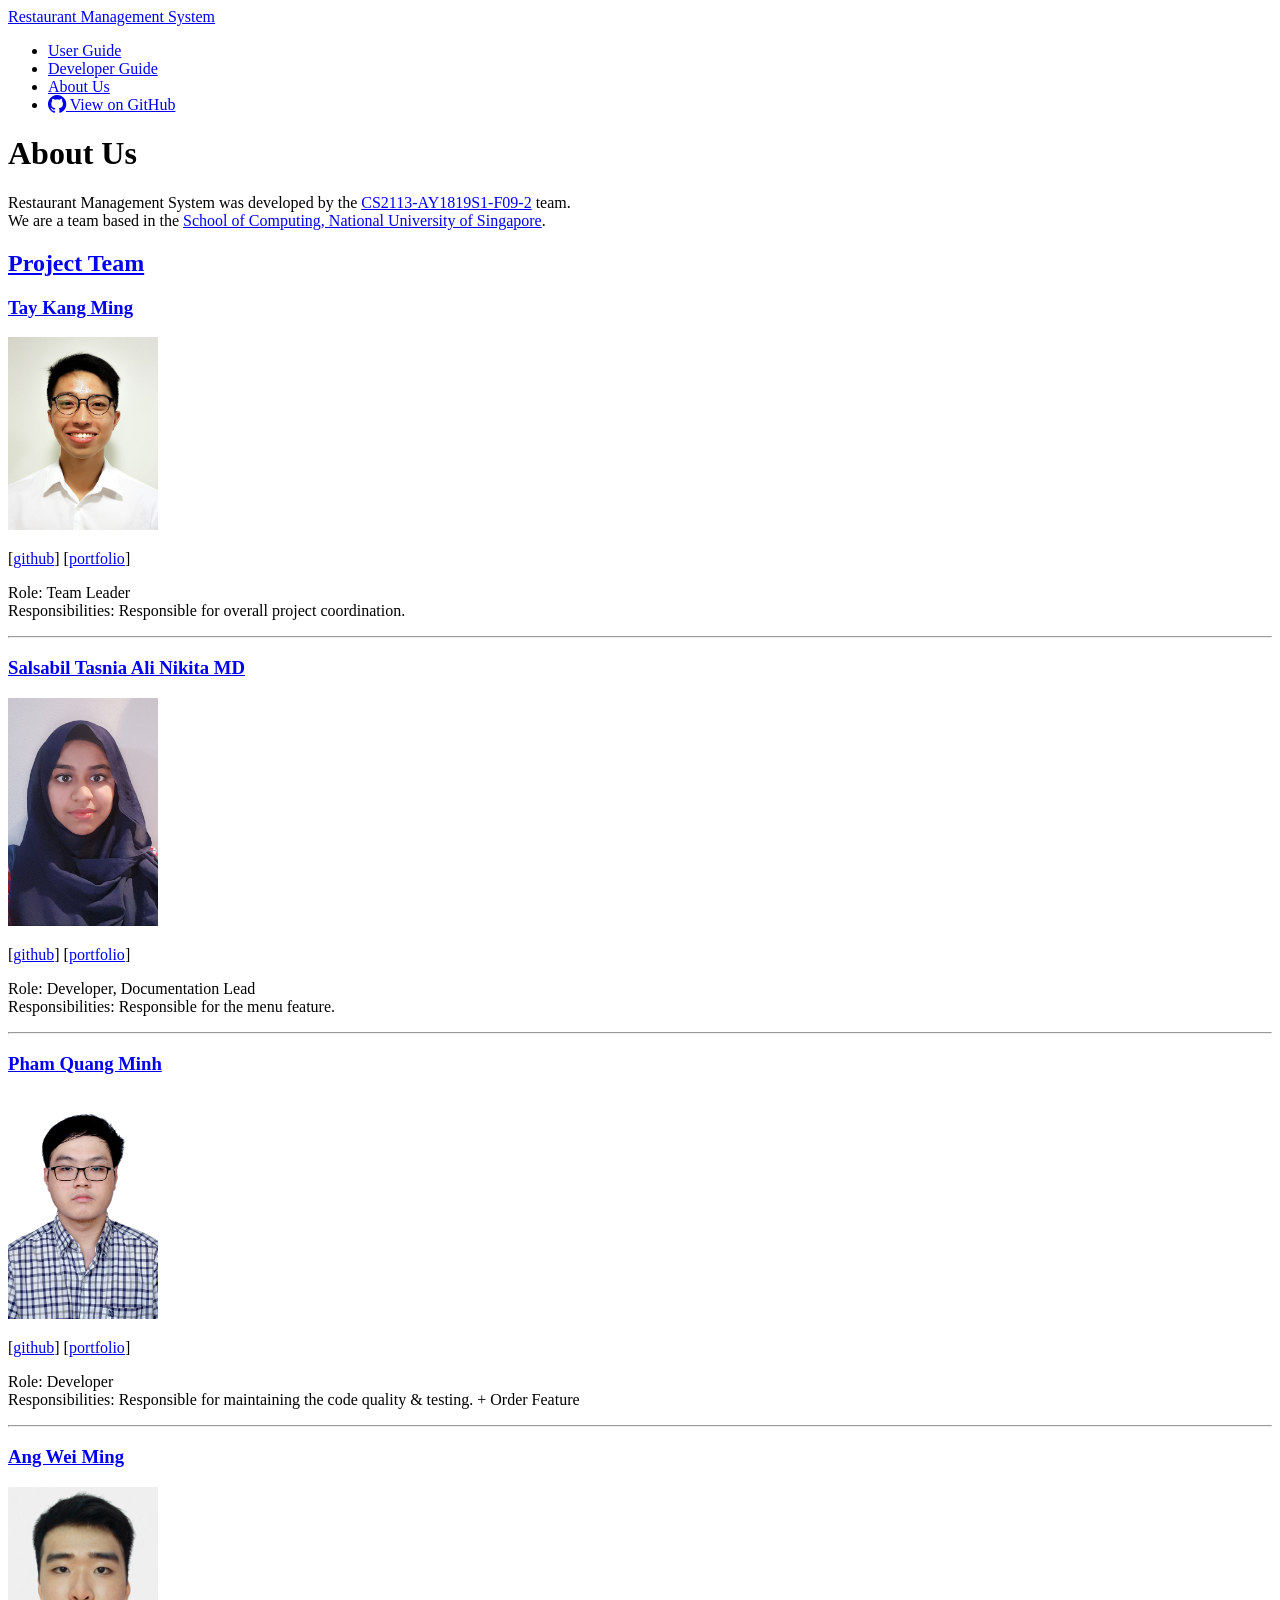
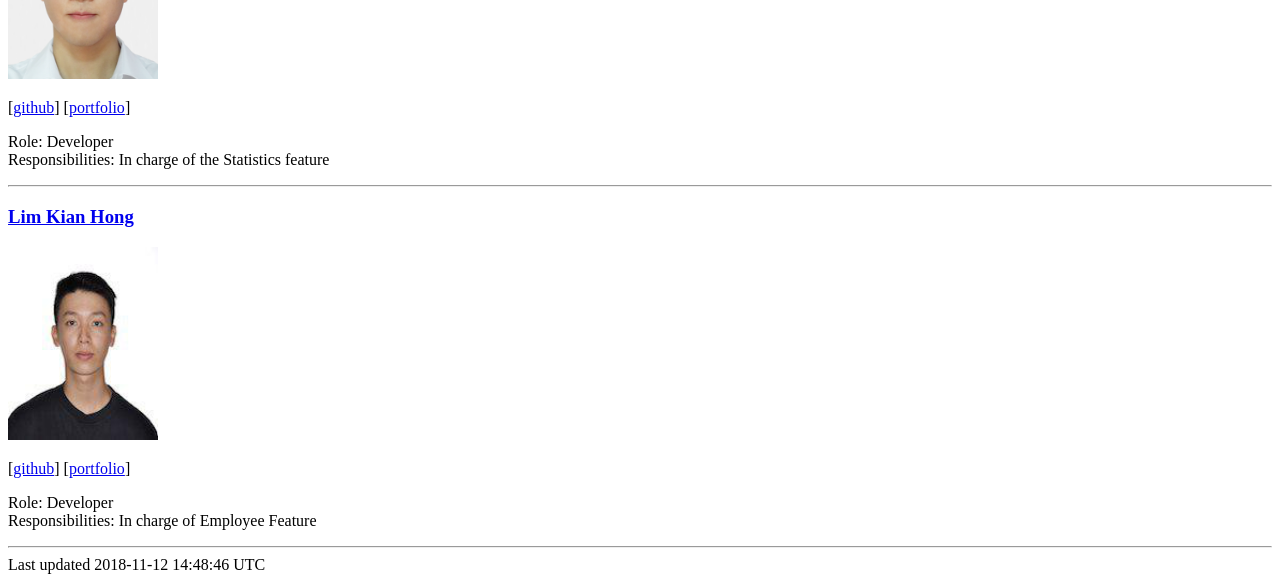
==== AboutUs.html @ bad308d5 "Rebuild pages at d56adf37d9f5ac47af8e8bd9869cb94440ae70ac" ====
<!DOCTYPE html><html lang="en"><head><meta charset="UTF-8"><!--[if IE]><meta http-equiv="X-UA-Compatible" content="IE=edge"><![endif]--><meta name="viewport" content="width=device-width, initial-scale=1.0"><meta name="generator" content="Asciidoctor 1.5.6.1"><title>About Us</title><link rel="stylesheet" href="stylesheets/gh-pages.css">
<link rel="stylesheet" href="https://cdnjs.cloudflare.com/ajax/libs/font-awesome/4.5.0/css/font-awesome.min.css">
<link rel="stylesheet" href="stylesheets/coderay-asciidoctor.css"></head><body class="article"><div id="site-header"><nav class="navbar navbar-light bg-light"><div class="container"><a class="navbar-brand" href="index.html">Restaurant Management System</a><ul class="navbar-nav"><li class="nav-item"><a class="nav-link" href="UserGuide.html">User Guide</a></li><li class="nav-item"><a class="nav-link" href="DeveloperGuide.html">Developer Guide</a></li><li class="nav-item"><a class="nav-link active" href="AboutUs.html">About Us</a></li><li class="navitem"><a class="nav-link" href="https://github.com/CS2113-AY1819S1-F09-2/main"><span class="fa fa-github fa-lg" aria-hidden="true"></span>&nbsp;View on GitHub</a></li></ul></div></nav></div><div id="header"><h1>About Us</h1></div><div id="content"><div id="preamble">
<div class="sectionbody">
<div class="paragraph">
<p>Restaurant Management System was developed by the <a href="https://github.com/CS2113-AY1819S1-F09-2/main">CS2113-AY1819S1-F09-2</a> team.<br>
We are a team based in the <a href="http://www.comp.nus.edu.sg">School of Computing, National University of Singapore</a>.</p>
</div>
</div>
</div>
<div class="sect1">
<h2 id="project-team"><a class="link" href="#project-team">Project Team</a></h2>
<div class="sectionbody">
<div class="sect2">
<h3 id="tay-kang-ming"><a class="link" href="#tay-kang-ming">Tay Kang Ming</a></h3>
<div class="imageblock" style="text-align: left">
<div class="content">
<img src="images/kangmingtay.png" alt="kangmingtay" width="150">
</div>
</div>
<div class="paragraph">
<p> [<a href="https://github.com/kangmingtay">github</a>] [<a href="team/kangmingtay.html">portfolio</a>]</p>
</div>
<div class="paragraph">
<p>Role: Team Leader<br>
Responsibilities: Responsible for overall project coordination.</p>
</div>
<hr>
</div>
<div class="sect2">
<h3 id="salsabil-tasnia-ali-nikita-md"><a class="link" href="#salsabil-tasnia-ali-nikita-md">Salsabil Tasnia Ali Nikita MD</a></h3>
<div class="imageblock" style="text-align: left">
<div class="content">
<img src="images/salsabiltasnia.png" alt="salsabiltasnia" width="150">
</div>
</div>
<div class="paragraph">
<p>[<a href="https://github.com/SalsabilTasnia">github</a>] [<a href="team/salsabiltasnia.html">portfolio</a>]</p>
</div>
<div class="paragraph">
<p>Role: Developer, Documentation Lead<br>
Responsibilities: Responsible for the menu feature.</p>
</div>
<hr>
</div>
<div class="sect2">
<h3 id="pham-quang-minh"><a class="link" href="#pham-quang-minh">Pham Quang Minh</a></h3>
<div class="imageblock" style="text-align: left">
<div class="content">
<img src="images/px1099.png" alt="px1099" width="150">
</div>
</div>
<div class="paragraph">
<p>[<a href="https://github.com/px1099">github</a>] [<a href="team/px1099.html">portfolio</a>]</p>
</div>
<div class="paragraph">
<p>Role: Developer<br>
Responsibilities: Responsible for maintaining the code quality &amp; testing. + Order Feature</p>
</div>
<hr>
</div>
<div class="sect2">
<h3 id="ang-wei-ming"><a class="link" href="#ang-wei-ming">Ang Wei Ming</a></h3>
<div class="imageblock" style="text-align: left">
<div class="content">
<img src="images/angwm.png" alt="angwm" width="150">
</div>
</div>
<div class="paragraph">
<p>[<a href="https://github.com/AngWM">github</a>] [<a href="team/angwm.html">portfolio</a>]</p>
</div>
<div class="paragraph">
<p>Role: Developer<br>
Responsibilities: In charge of the Statistics feature</p>
</div>
<hr>
</div>
<div class="sect2">
<h3 id="lim-kian-hong"><a class="link" href="#lim-kian-hong">Lim Kian Hong</a></h3>
<div class="imageblock" style="text-align: left">
<div class="content">
<img src="images/kianhong95.png" alt="kianhong95" width="150">
</div>
</div>
<div class="paragraph">
<p>[<a href="https://github.com/kianhong95">github</a>] [<a href="team/kianhong95.html">portfolio</a>]</p>
</div>
<div class="paragraph">
<p>Role: Developer<br>
Responsibilities: In charge of Employee Feature</p>
</div>
<hr>
</div>
</div>
</div></div><div id="footer"><div class="container"><div id="footer-text">Last updated 2018-11-12 14:48:46 UTC</div></div></div></body></html>
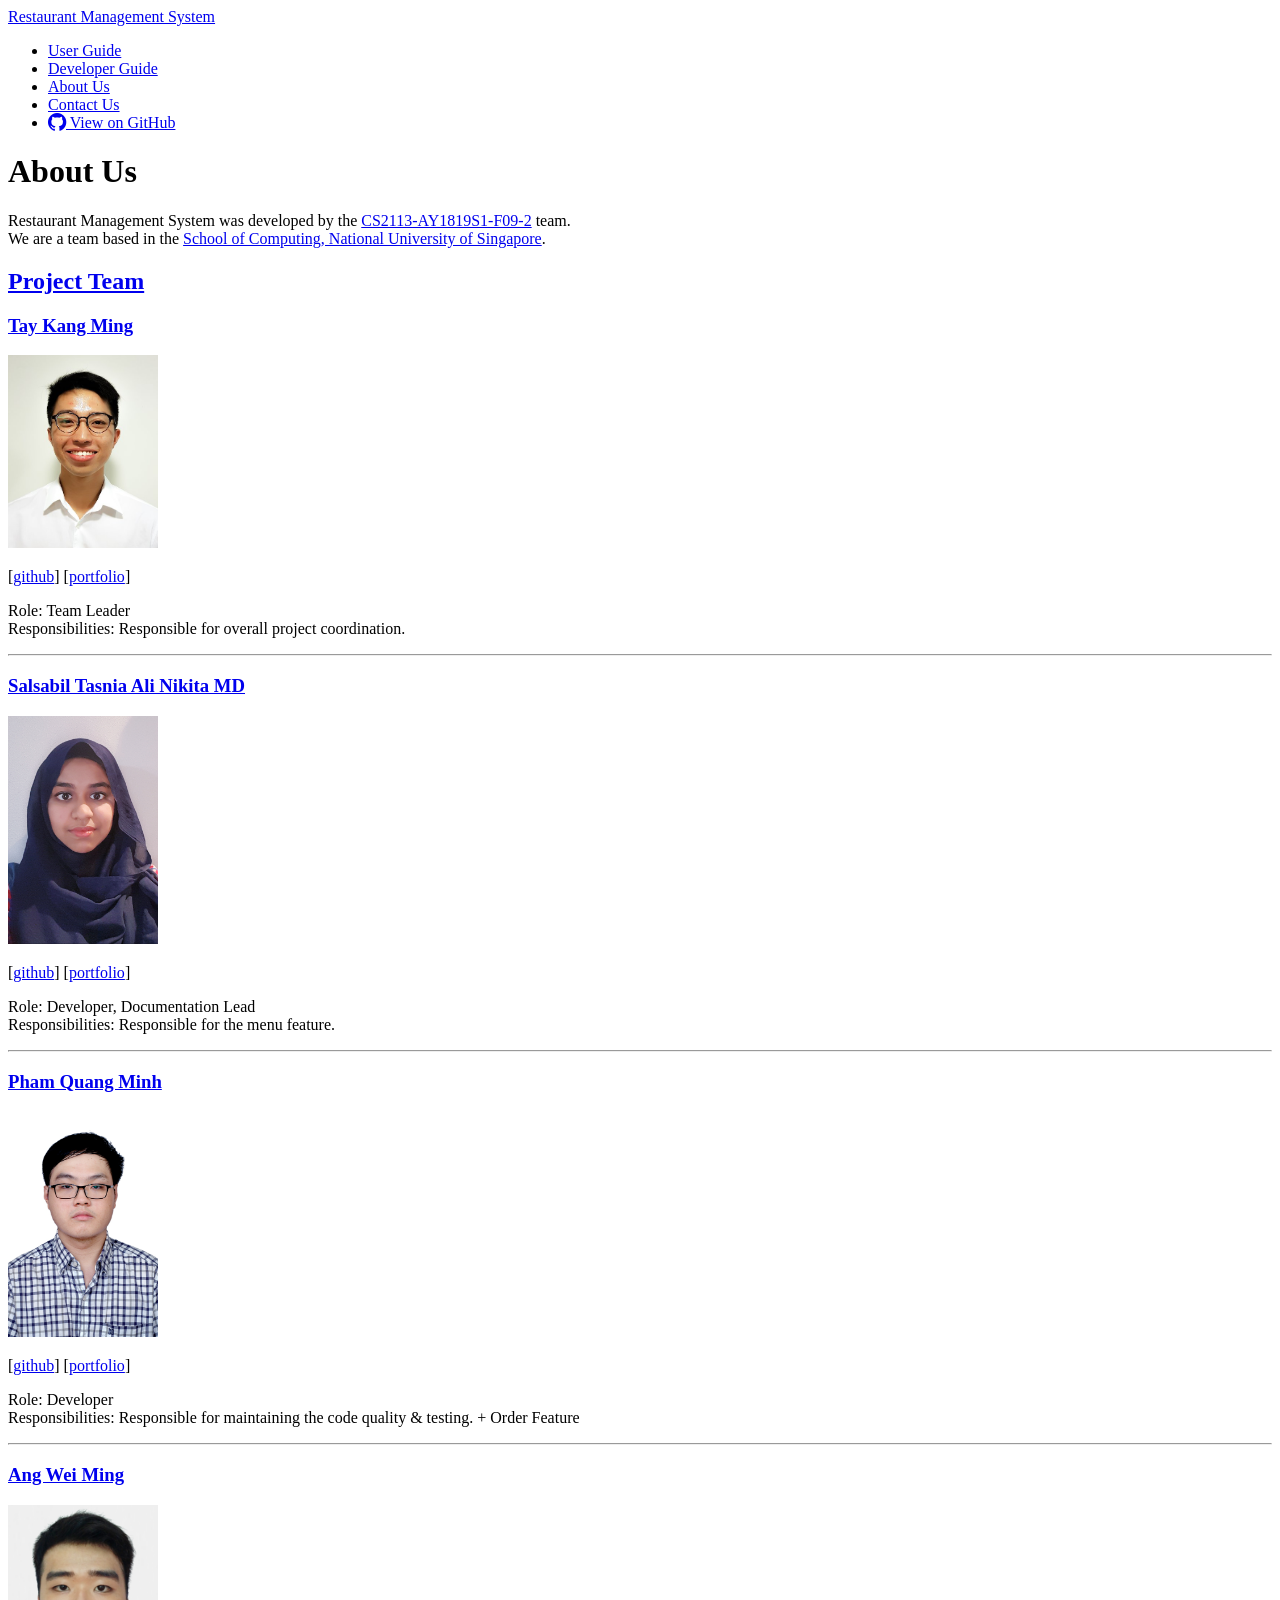
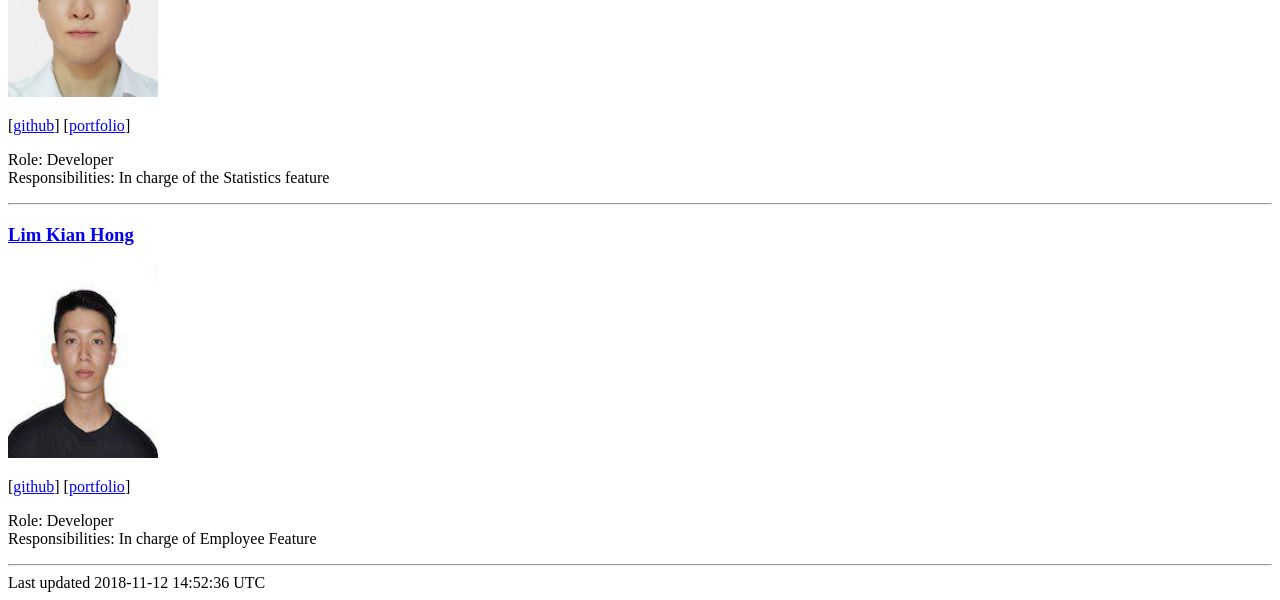
==== commit 9712bd6c: "Rebuild pages at 1cb2d5ade3df6acd0b8f09601f37fab5a300fcf9" ====
--- a/AboutUs.html
+++ b/AboutUs.html
@@ -1,6 +1,6 @@
 <!DOCTYPE html><html lang="en"><head><meta charset="UTF-8"><!--[if IE]><meta http-equiv="X-UA-Compatible" content="IE=edge"><![endif]--><meta name="viewport" content="width=device-width, initial-scale=1.0"><meta name="generator" content="Asciidoctor 1.5.6.1"><title>About Us</title><link rel="stylesheet" href="stylesheets/gh-pages.css">
 <link rel="stylesheet" href="https://cdnjs.cloudflare.com/ajax/libs/font-awesome/4.5.0/css/font-awesome.min.css">
-<link rel="stylesheet" href="stylesheets/coderay-asciidoctor.css"></head><body class="article"><div id="site-header"><nav class="navbar navbar-light bg-light"><div class="container"><a class="navbar-brand" href="index.html">Restaurant Management System</a><ul class="navbar-nav"><li class="nav-item"><a class="nav-link" href="UserGuide.html">User Guide</a></li><li class="nav-item"><a class="nav-link" href="DeveloperGuide.html">Developer Guide</a></li><li class="nav-item"><a class="nav-link active" href="AboutUs.html">About Us</a></li><li class="navitem"><a class="nav-link" href="https://github.com/CS2113-AY1819S1-F09-2/main"><span class="fa fa-github fa-lg" aria-hidden="true"></span>&nbsp;View on GitHub</a></li></ul></div></nav></div><div id="header"><h1>About Us</h1></div><div id="content"><div id="preamble">
+<link rel="stylesheet" href="stylesheets/coderay-asciidoctor.css"></head><body class="article"><div id="site-header"><nav class="navbar navbar-light bg-light"><div class="container"><a class="navbar-brand" href="index.html">Restaurant Management System</a><ul class="navbar-nav"><li class="nav-item"><a class="nav-link" href="UserGuide.html">User Guide</a></li><li class="nav-item"><a class="nav-link" href="DeveloperGuide.html">Developer Guide</a></li><li class="nav-item"><a class="nav-link active" href="AboutUs.html">About Us</a></li><li class="nav-item"><a class="nav-link" href="ContactUs.html">Contact Us</a></li><li class="navitem"><a class="nav-link" href="https://github.com/CS2113-AY1819S1-F09-2/main"><span class="fa fa-github fa-lg" aria-hidden="true"></span>&nbsp;View on GitHub</a></li></ul></div></nav></div><div id="header"><h1>About Us</h1></div><div id="content"><div id="preamble">
 <div class="sectionbody">
 <div class="paragraph">
 <p>Restaurant Management System was developed by the <a href="https://github.com/CS2113-AY1819S1-F09-2/main">CS2113-AY1819S1-F09-2</a> team.<br>
@@ -92,4 +92,4 @@
 <hr>
 </div>
 </div>
-</div></div><div id="footer"><div class="container"><div id="footer-text">Last updated 2018-11-12 14:48:46 UTC</div></div></div></body></html>+</div></div><div id="footer"><div class="container"><div id="footer-text">Last updated 2018-11-12 14:52:36 UTC</div></div></div></body></html>
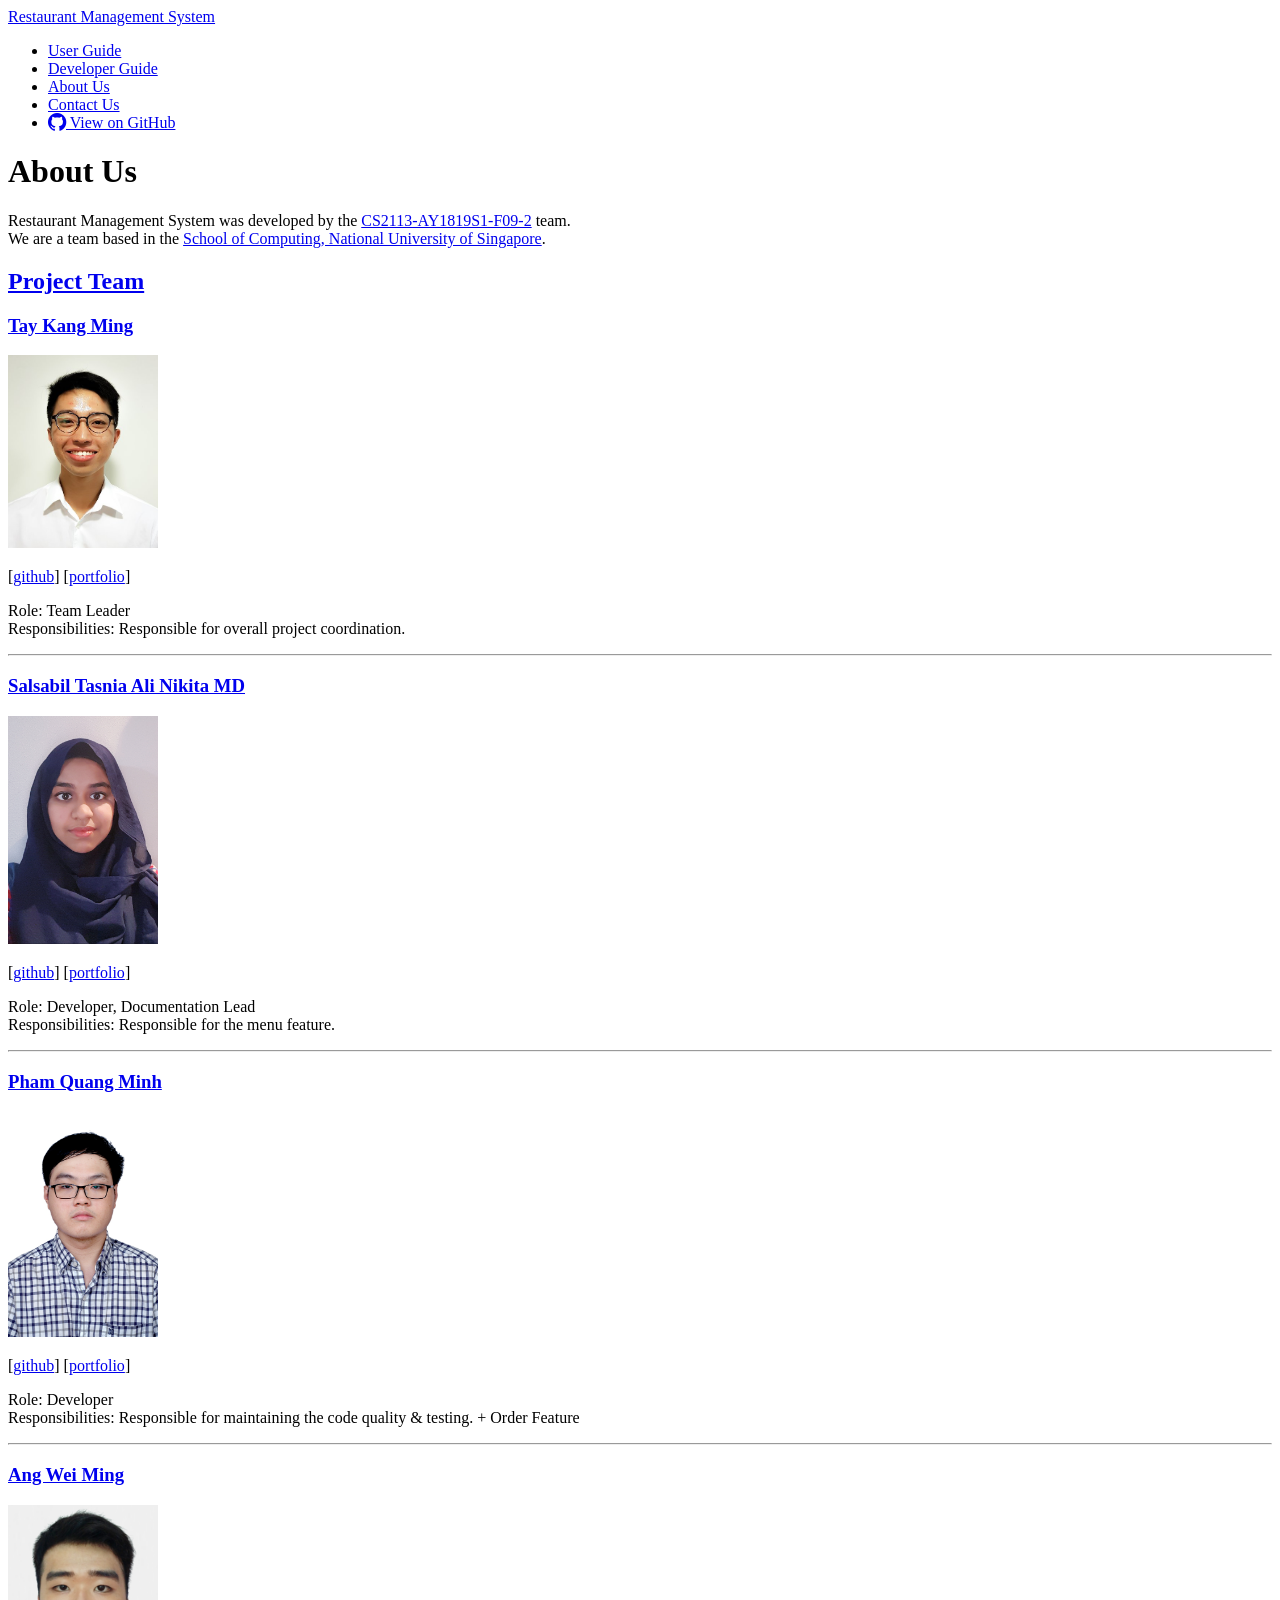
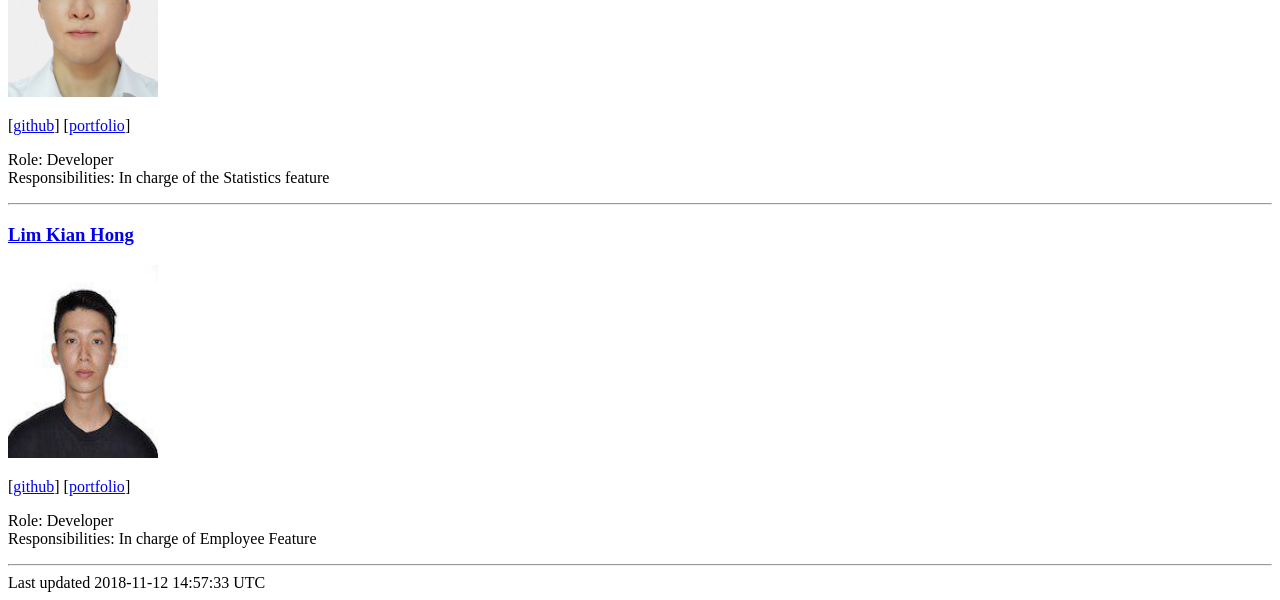
==== commit d84332bb: "Rebuild pages at 1afbfba13cfcd1c9b7b403f827d660e79a55ac9e" ====
--- a/AboutUs.html
+++ b/AboutUs.html
@@ -92,4 +92,4 @@
 <hr>
 </div>
 </div>
-</div></div><div id="footer"><div class="container"><div id="footer-text">Last updated 2018-11-12 14:52:36 UTC</div></div></div></body></html>+</div></div><div id="footer"><div class="container"><div id="footer-text">Last updated 2018-11-12 14:57:33 UTC</div></div></div></body></html>
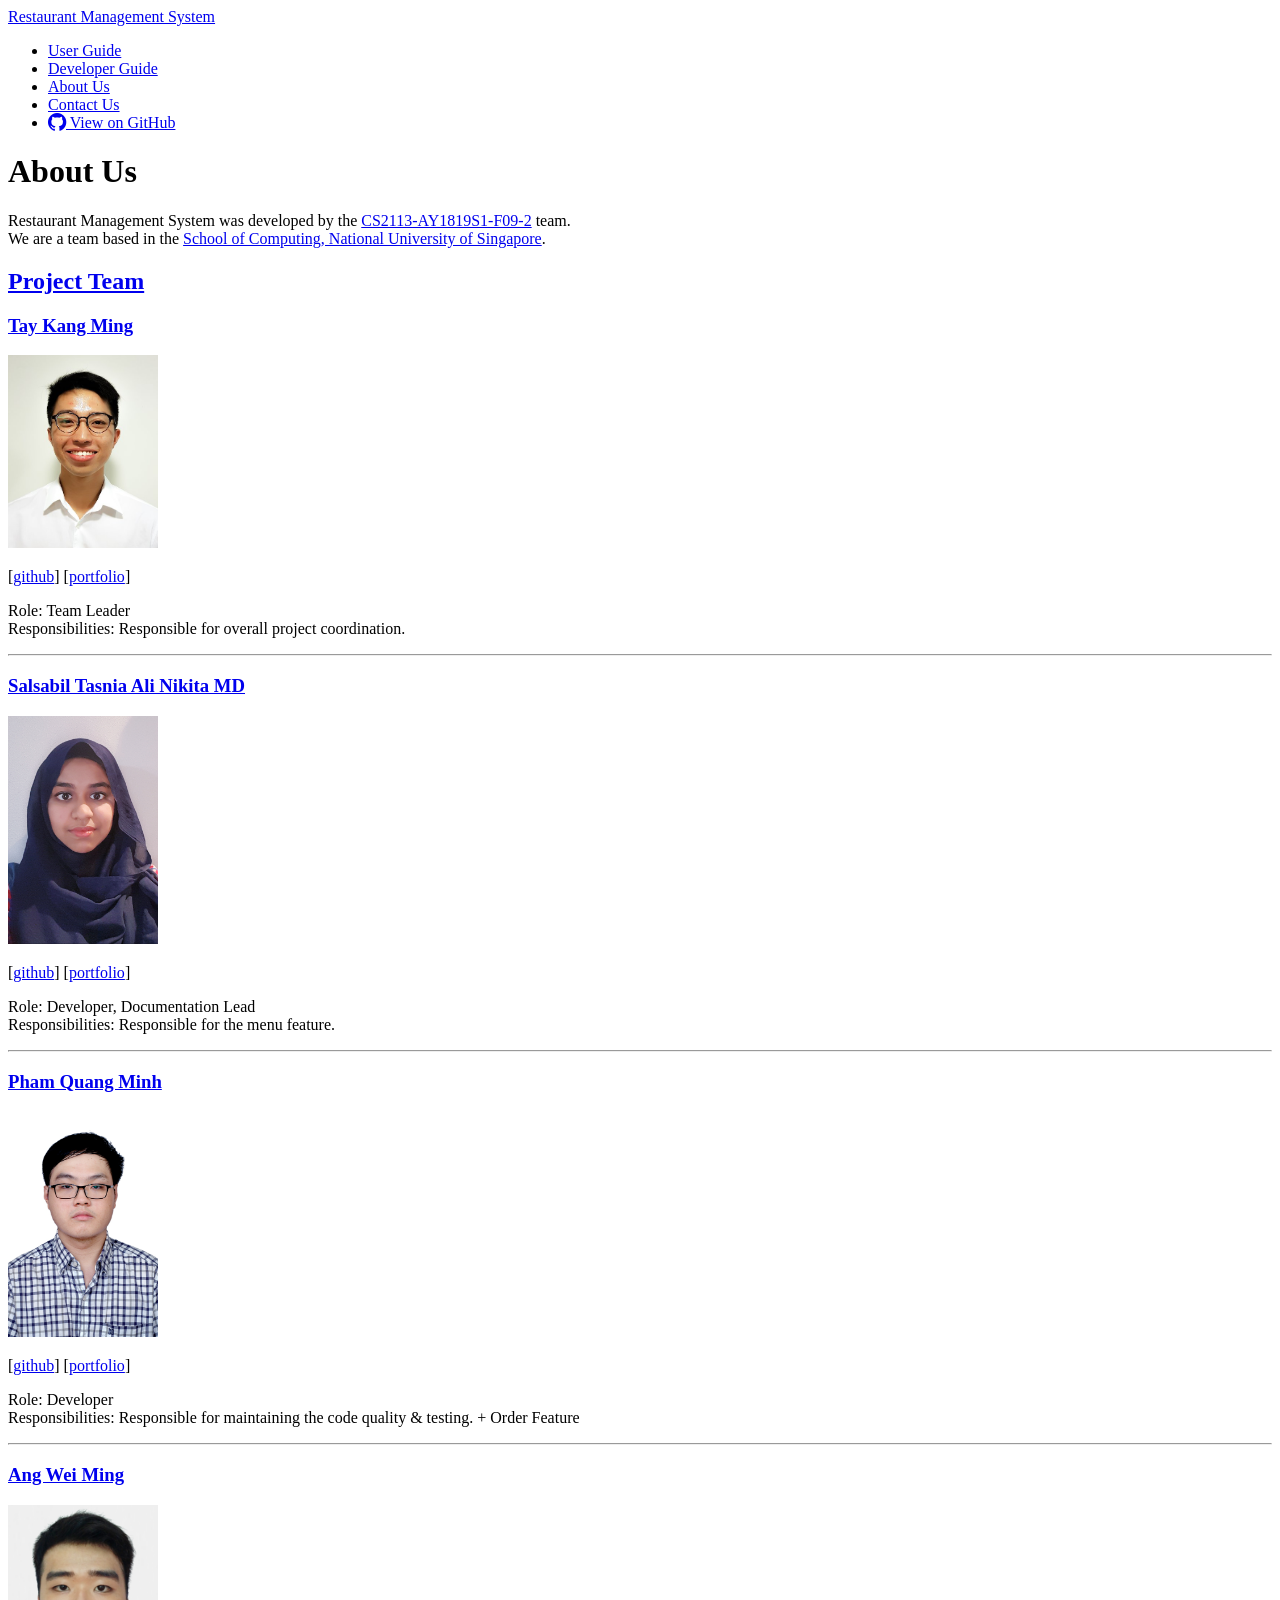
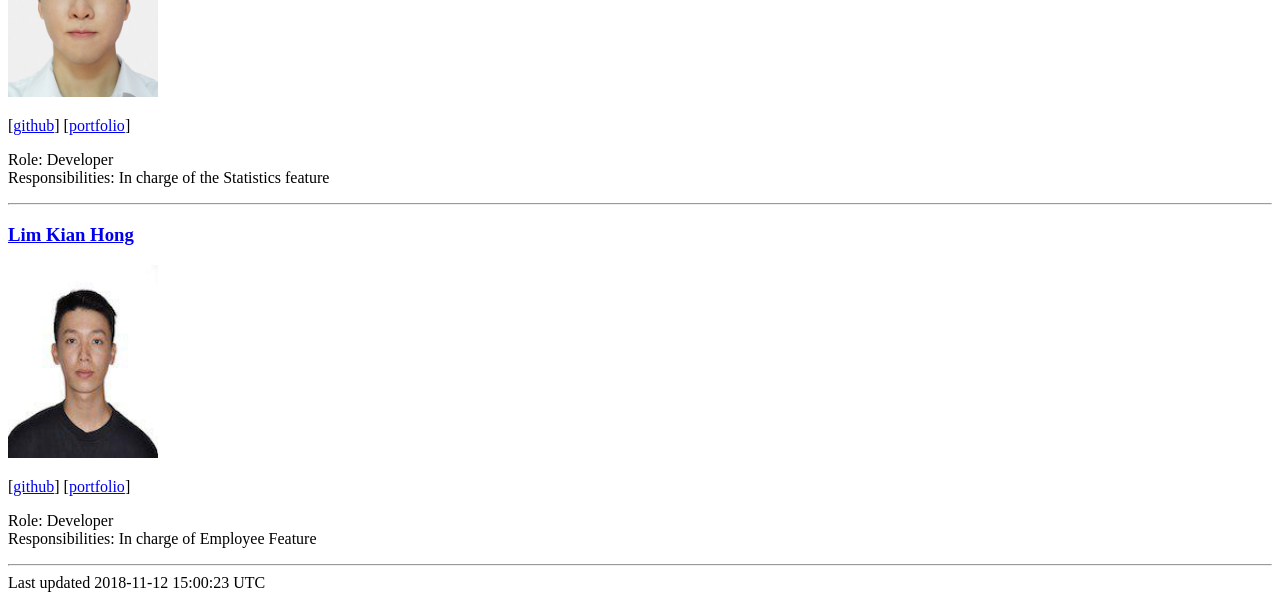
==== commit e3da9325: "Rebuild pages at 8a5aec37dee8e6c42cd6550998cf4f5b370b42c2" ====
--- a/AboutUs.html
+++ b/AboutUs.html
@@ -92,4 +92,4 @@
 <hr>
 </div>
 </div>
-</div></div><div id="footer"><div class="container"><div id="footer-text">Last updated 2018-11-12 14:57:33 UTC</div></div></div></body></html>+</div></div><div id="footer"><div class="container"><div id="footer-text">Last updated 2018-11-12 15:00:23 UTC</div></div></div></body></html>
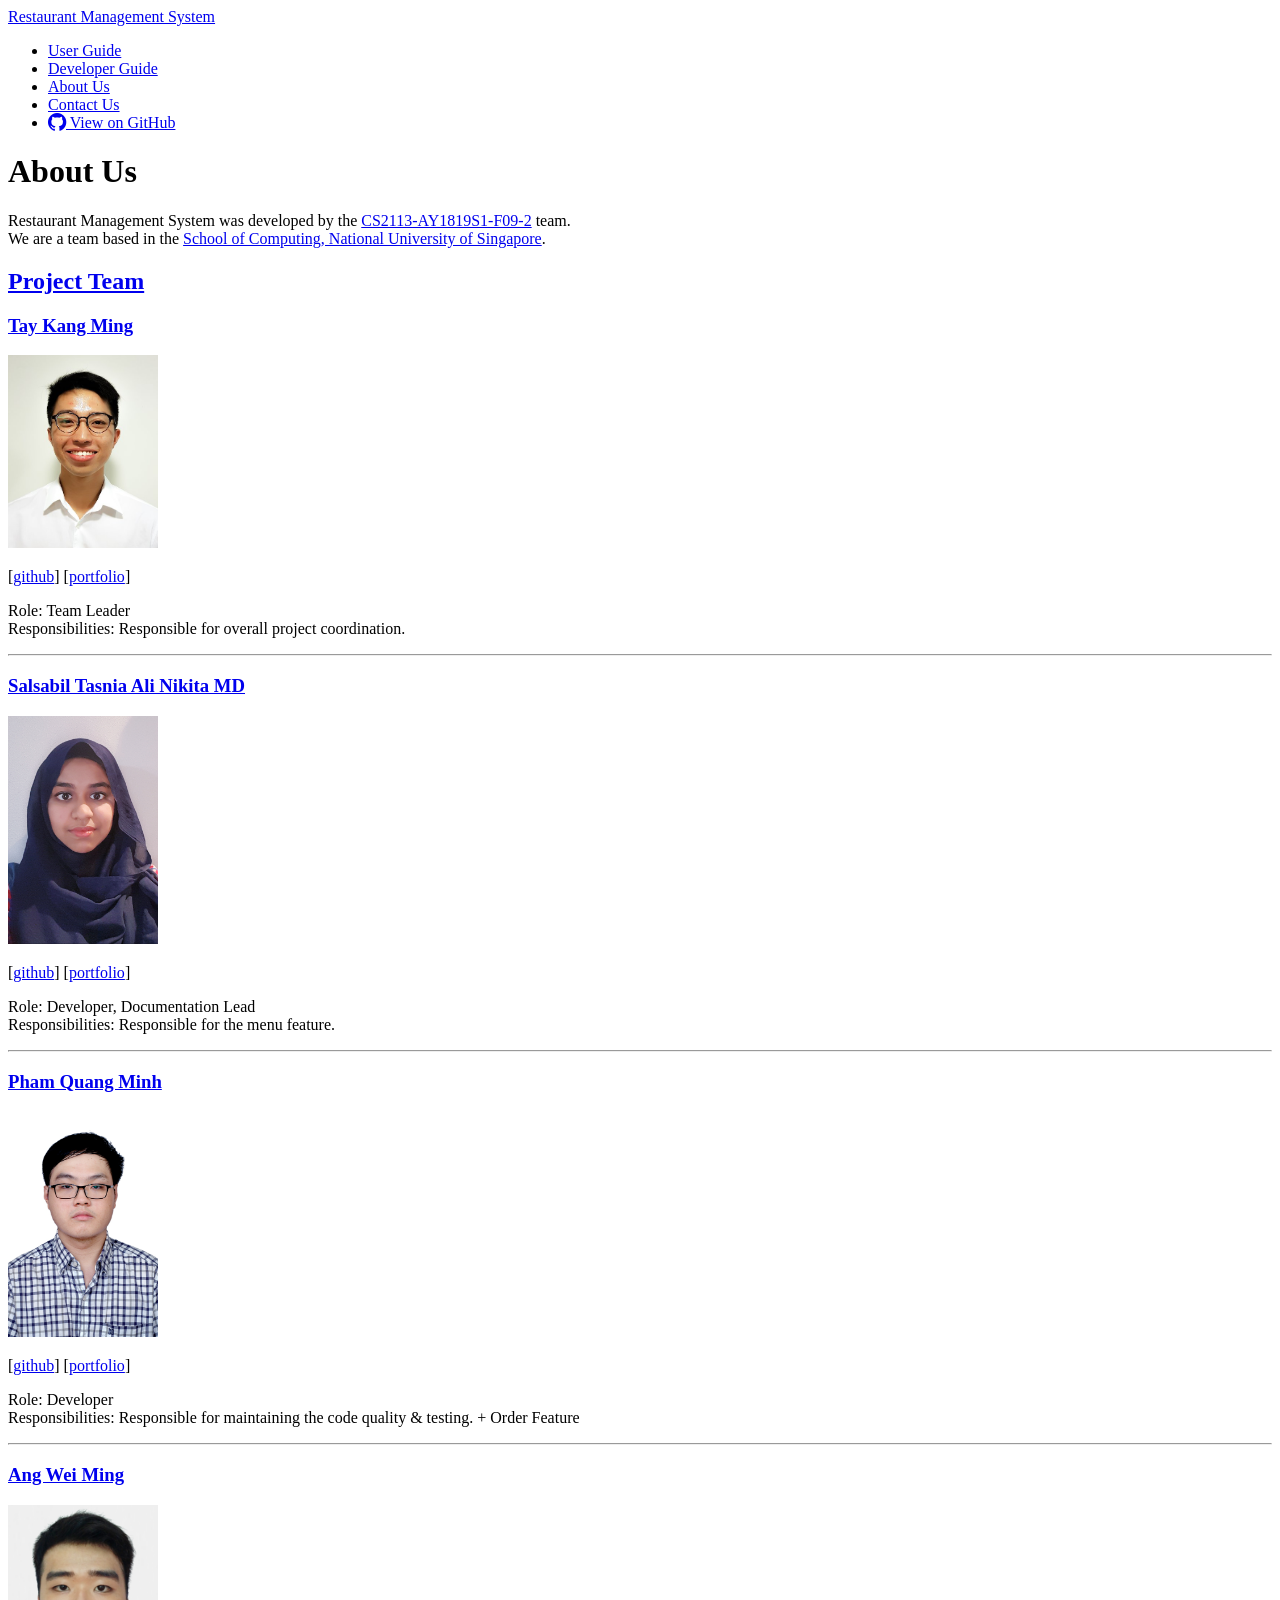
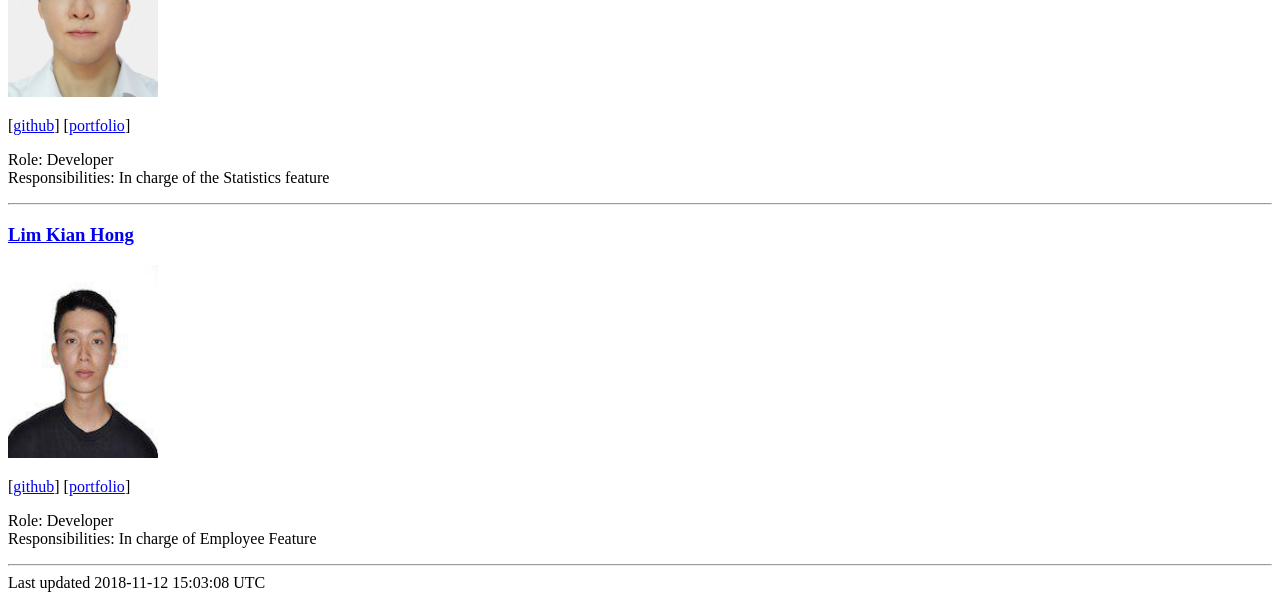
==== commit 7ce6f662: "Rebuild pages at 550bcc9b095ab8d1bd7e80c6deb352e4c40b9f3c" ====
--- a/AboutUs.html
+++ b/AboutUs.html
@@ -92,4 +92,4 @@
 <hr>
 </div>
 </div>
-</div></div><div id="footer"><div class="container"><div id="footer-text">Last updated 2018-11-12 15:00:23 UTC</div></div></div></body></html>+</div></div><div id="footer"><div class="container"><div id="footer-text">Last updated 2018-11-12 15:03:08 UTC</div></div></div></body></html>
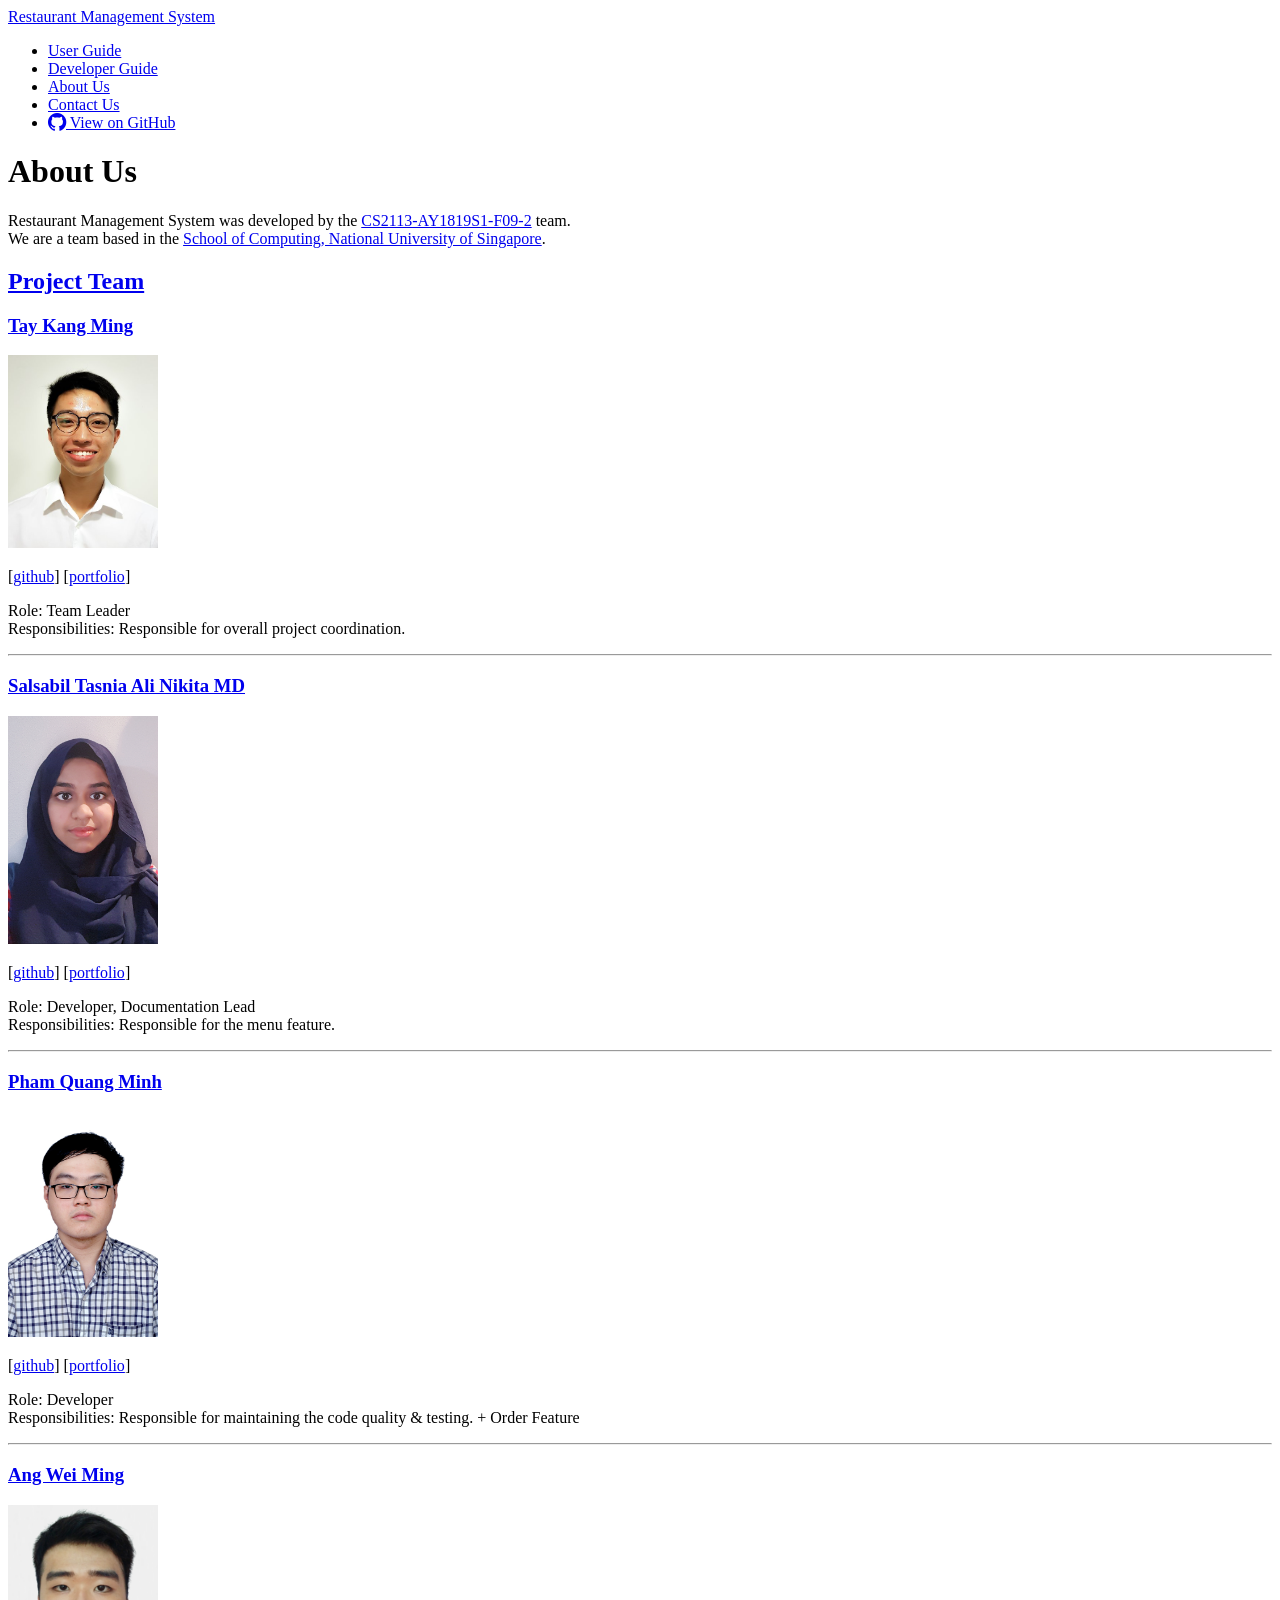
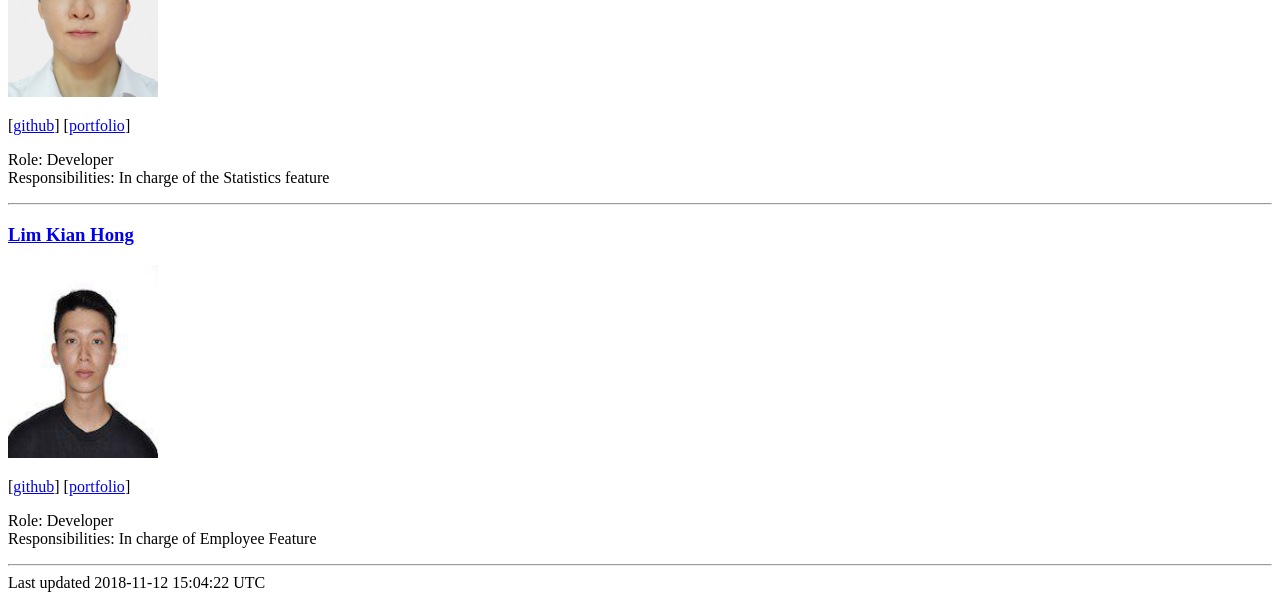
==== commit 2a14e529: "Rebuild pages at 5ae559959e97d535a96e23f6e599c29b21db63c1" ====
--- a/AboutUs.html
+++ b/AboutUs.html
@@ -92,4 +92,4 @@
 <hr>
 </div>
 </div>
-</div></div><div id="footer"><div class="container"><div id="footer-text">Last updated 2018-11-12 15:03:08 UTC</div></div></div></body></html>+</div></div><div id="footer"><div class="container"><div id="footer-text">Last updated 2018-11-12 15:04:22 UTC</div></div></div></body></html>
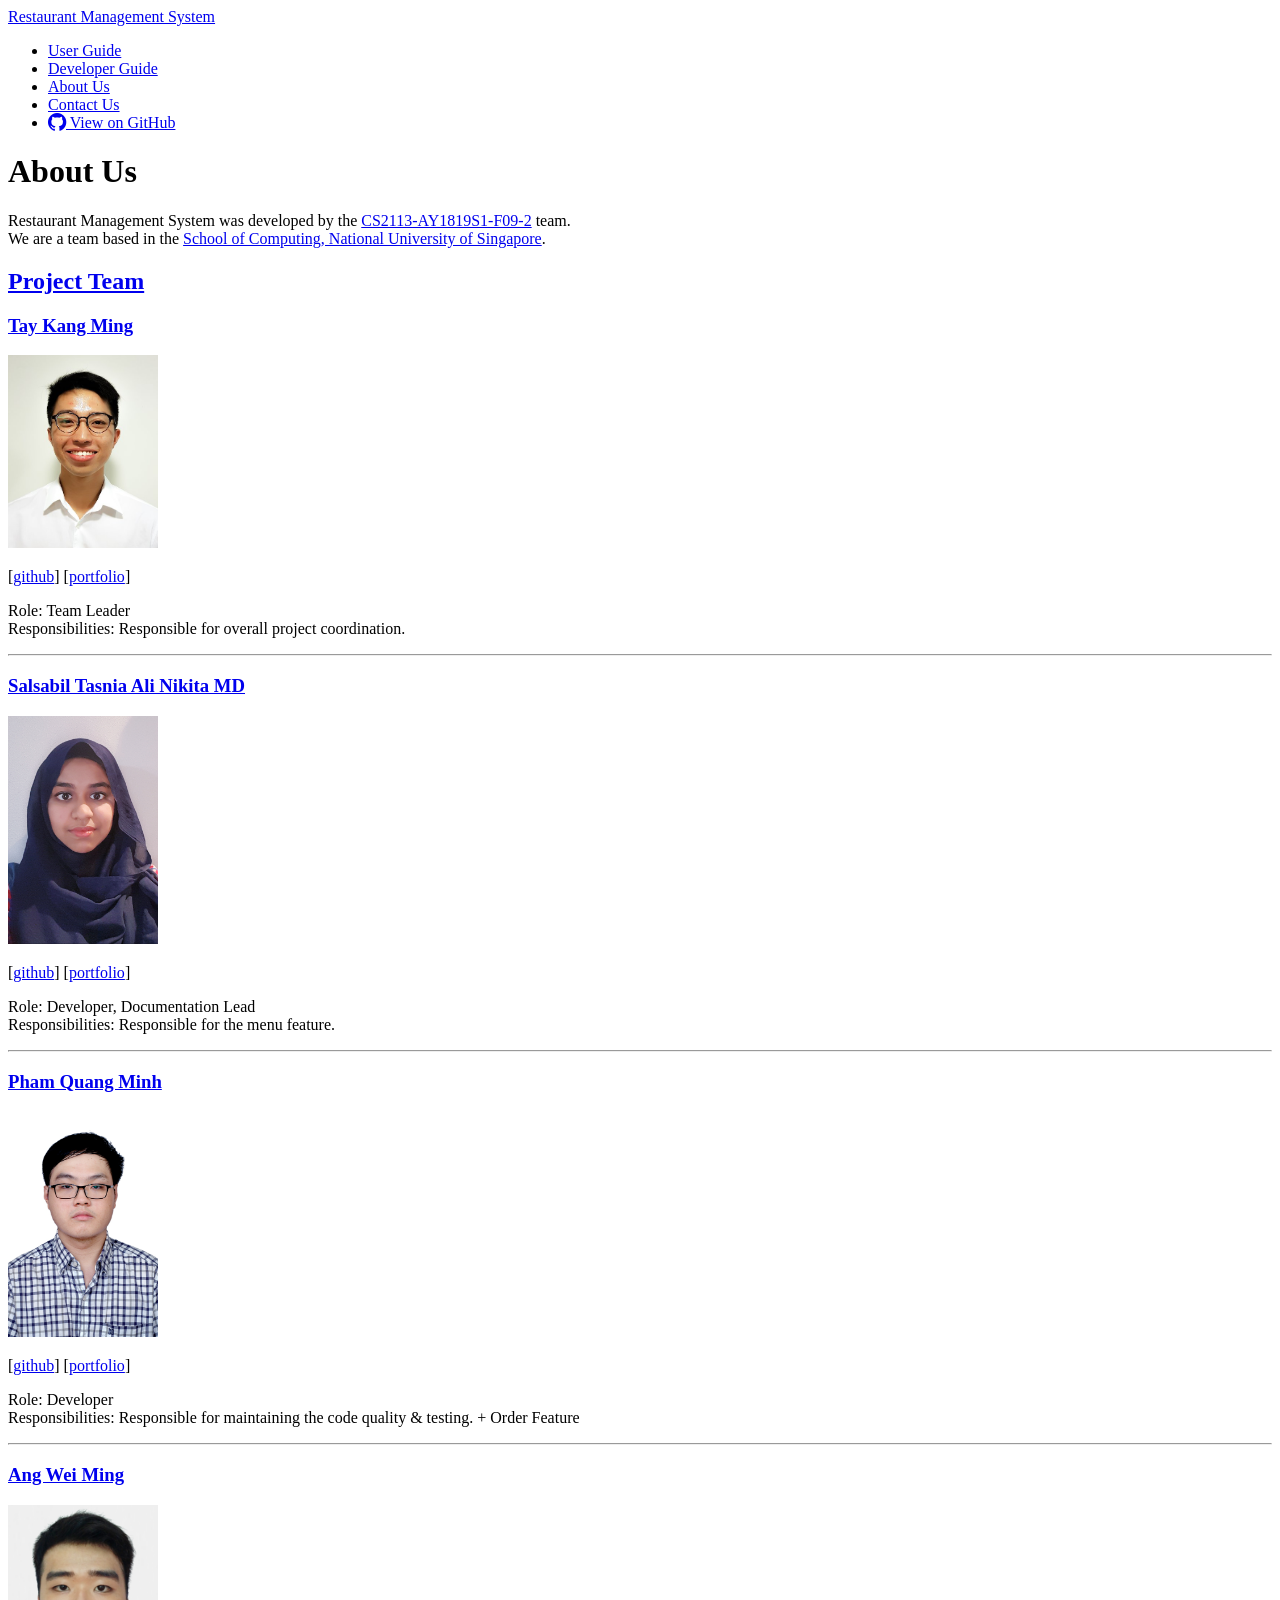
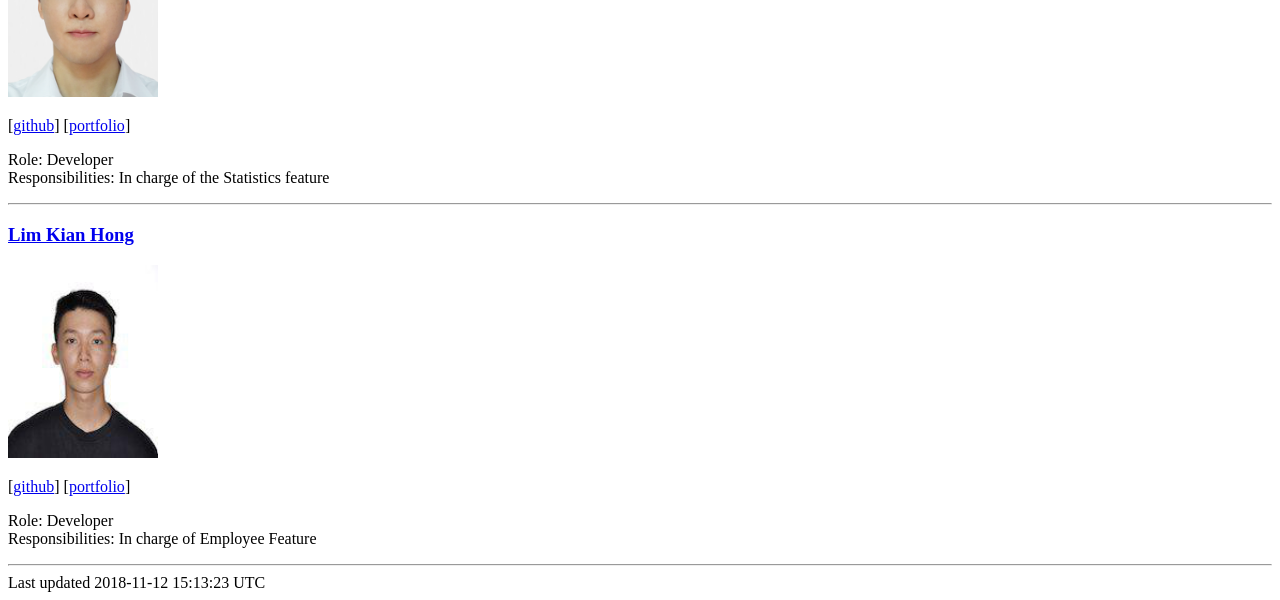
==== commit cffa4d10: "Rebuild pages at eb1ff13c9ef452175effb7d631127395844a4036" ====
--- a/AboutUs.html
+++ b/AboutUs.html
@@ -92,4 +92,4 @@
 <hr>
 </div>
 </div>
-</div></div><div id="footer"><div class="container"><div id="footer-text">Last updated 2018-11-12 15:04:22 UTC</div></div></div></body></html>+</div></div><div id="footer"><div class="container"><div id="footer-text">Last updated 2018-11-12 15:13:23 UTC</div></div></div></body></html>
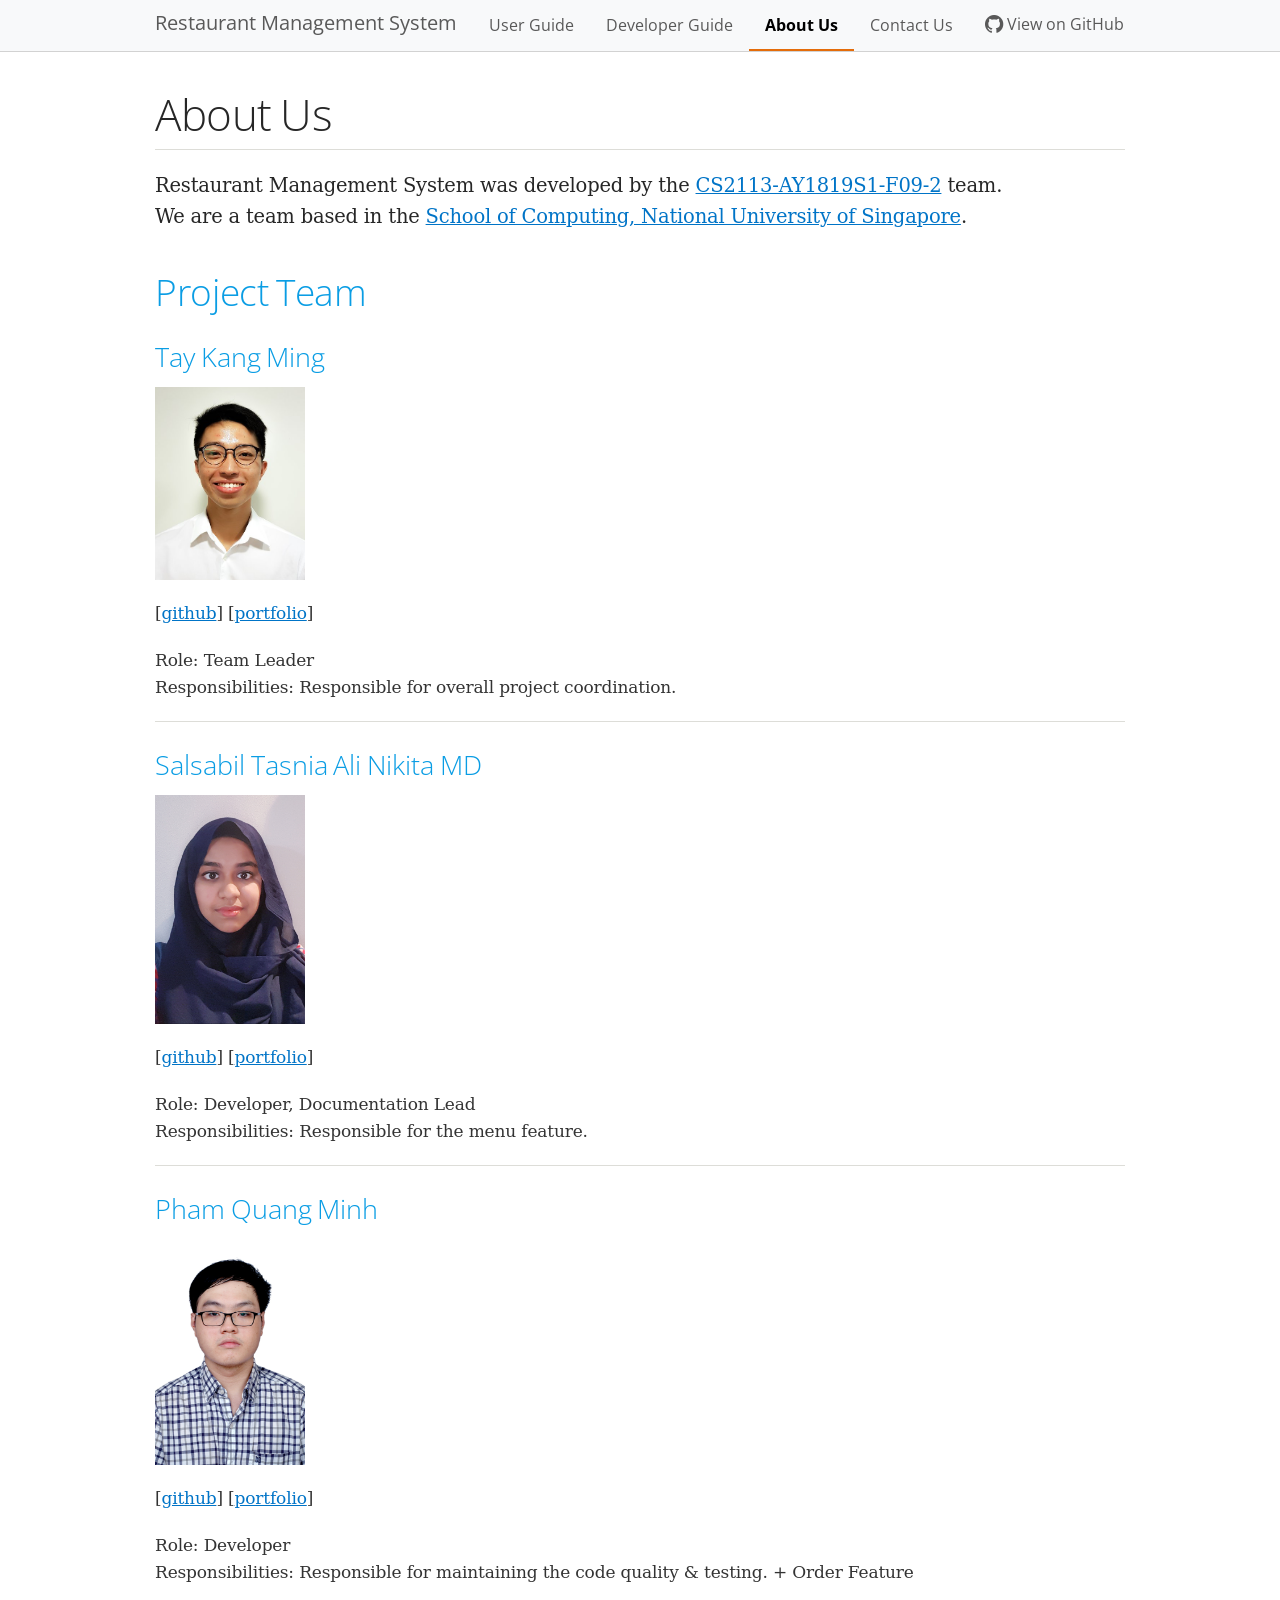
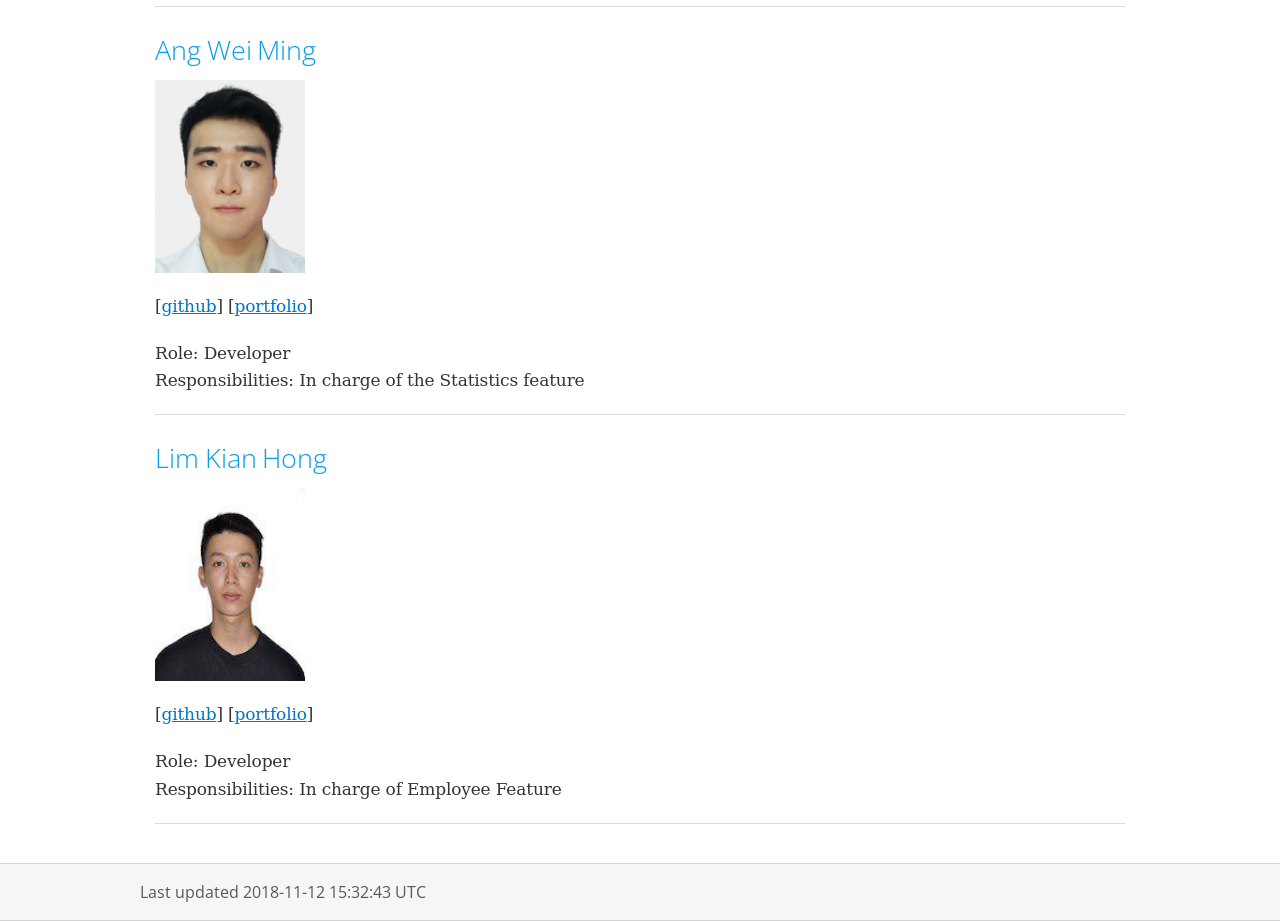
==== commit e6ec503b: "Rebuild pages at d34e193a29f9623d5f9be188d8b62a4408d7ebc1" ====
--- a/AboutUs.html
+++ b/AboutUs.html
@@ -92,4 +92,4 @@
 <hr>
 </div>
 </div>
-</div></div><div id="footer"><div class="container"><div id="footer-text">Last updated 2018-11-12 15:13:23 UTC</div></div></div></body></html>+</div></div><div id="footer"><div class="container"><div id="footer-text">Last updated 2018-11-12 15:32:43 UTC</div></div></div></body></html>
--- a/stylesheets/gh-pages.css
+++ b/stylesheets/gh-pages.css
@@ -0,0 +1,214 @@
+@import url(https://fonts.googleapis.com/css?family=Montserrat|Open+Sans);
+@import "asciidoctor.css"; /* Default asciidoc style framework - important */
+
+/* Custom block: details */
+
+.sidebarblock.details > .content {
+    border-left: .25rem solid rgba(0, 0, 0, 0.1);
+}
+
+.sidebarblock.details > .content {
+    padding-left: .5rem
+}
+
+.sidebarblock.details {
+    background-color: transparent;
+    border: none;
+    padding-bottom: 0;
+    padding-top: 0;
+}
+
+/* Overrides for asciidoctor.css */
+
+a {
+    color: #0074c7;
+}
+
+h1,
+#content h1 > a.link,
+h2,
+h2 > a.link,
+h3,
+h3 > a.link,
+#toctitle,
+#toctitle > a.link,
+.sidebarblock > .content > .title,
+.sidebarblock > .content > .title > a.link,
+h4,
+h4 > a.link,
+h5,
+h5 > a.link,
+h6,
+h6 > a.link {
+    color: #0a9de4;
+}
+
+.subheader,
+.admonitionblock td.content > .title,
+.audioblock > .title,
+.exampleblock > .title,
+.imageblock > .title,
+.listingblock > .title,
+.literalblock > .title,
+.stemblock > .title,
+.openblock > .title,
+.paragraph >.title,
+.quoteblock > .title,
+table.tableblock > .title,
+.verseblock > .title,
+.videoblock > .title,
+.dlist > .title,
+.olist > .title,
+.ulist > .title,
+.qlist > .title,
+.hdlist > .title {
+    color: rgb(197, 90, 17);
+}
+
+@media screen {
+    #footer {
+        background-color: #f6f6f6;
+        border-top: 1px #d2d2d2 solid;
+        border-bottom: 1px #d2d2d2 solid;
+        font-family: "Open Sans", "DejaVu Sans", sans-serif;
+    }
+
+    #footer-text {
+        color: #595959;
+        line-height: 1;
+    }
+}
+
+/* Utilities */
+
+.container {
+    width: 100%;
+    max-width: 62.5rem;
+    margin-left: auto;
+    margin-right: auto;
+}
+
+/* Colors */
+
+.bg-light {
+    background-color: #f8f9fa;
+}
+
+.bg-lighter {
+    background-color: #fbfbfb;
+}
+
+
+/* Navbar */
+
+.navbar {
+    display: flex;
+    flex-wrap: nowrap;
+    justify-content: center;
+    font-family: "Open Sans", "DejaVu Sans", sans-serif;
+    font-size: 1rem;
+    padding: 0px 1rem;
+}
+
+.navbar-lg {
+    font-size: 1.3rem;
+}
+
+.navbar-light {
+    border-bottom: 1px #d2d2d2 solid;
+}
+
+.navbar a {
+    text-decoration: none;
+}
+
+.navbar-light a {
+    color: #595959;
+}
+
+.navbar-light a:hover,
+.navbar-light a:focus {
+    color: #000000;
+}
+
+.navbar a.active,
+.navbar a.active:hover,
+.navbar a.active:focus {
+    font-weight: bold;
+}
+
+.navbar-light a.active,
+.navbar-light a.active:hover,
+.navbar-light a.active:focus {
+    color: #000000;
+}
+
+.navbar-light .nav-link {
+    border-bottom: 2px transparent solid;
+}
+
+.navbar-light .nav-link.active {
+    border-bottom: 2px #e46c0a solid;
+}
+
+.navbar-lg .nav-link.active {
+    border-bottom: 0;
+}
+
+.navbar > .container {
+    display: flex;
+    flex-wrap: wrap;
+    justify-content: center;
+}
+
+.navbar-brand {
+    display: inline-block;
+    margin-right: 1rem;
+    padding: 0.8125rem 0rem;
+    padding-left: 0.9375rem;
+    font-size: 1.25rem;
+}
+
+.navbar-brand img {
+    height: 1.4rem;
+    margin: 0rem 0.4rem;
+    padding: 0;
+    vertical-align: middle;
+}
+
+.navbar-lg .navbar-brand {
+    font-size: 1.7rem;
+}
+
+.navbar-lg .navbar-brand img {
+    height: 2.3rem;
+}
+
+.navbar-nav {
+    display: flex;
+    flex-wrap: wrap;
+    flex-grow: 1;
+    align-items: center;
+    margin: 0px;
+    padding: 0px;
+    list-style: none;
+    line-height: inherit;
+}
+
+.nav-link {
+    display: block;
+    margin: 0px;
+    border: 0px;
+    padding: 1rem 1rem;
+}
+
+/* Do not display site header on print mediums */
+@media print {
+    #seedu-header {
+        display: none;
+    }
+
+    #site-header {
+        display: none;
+    }
+}
